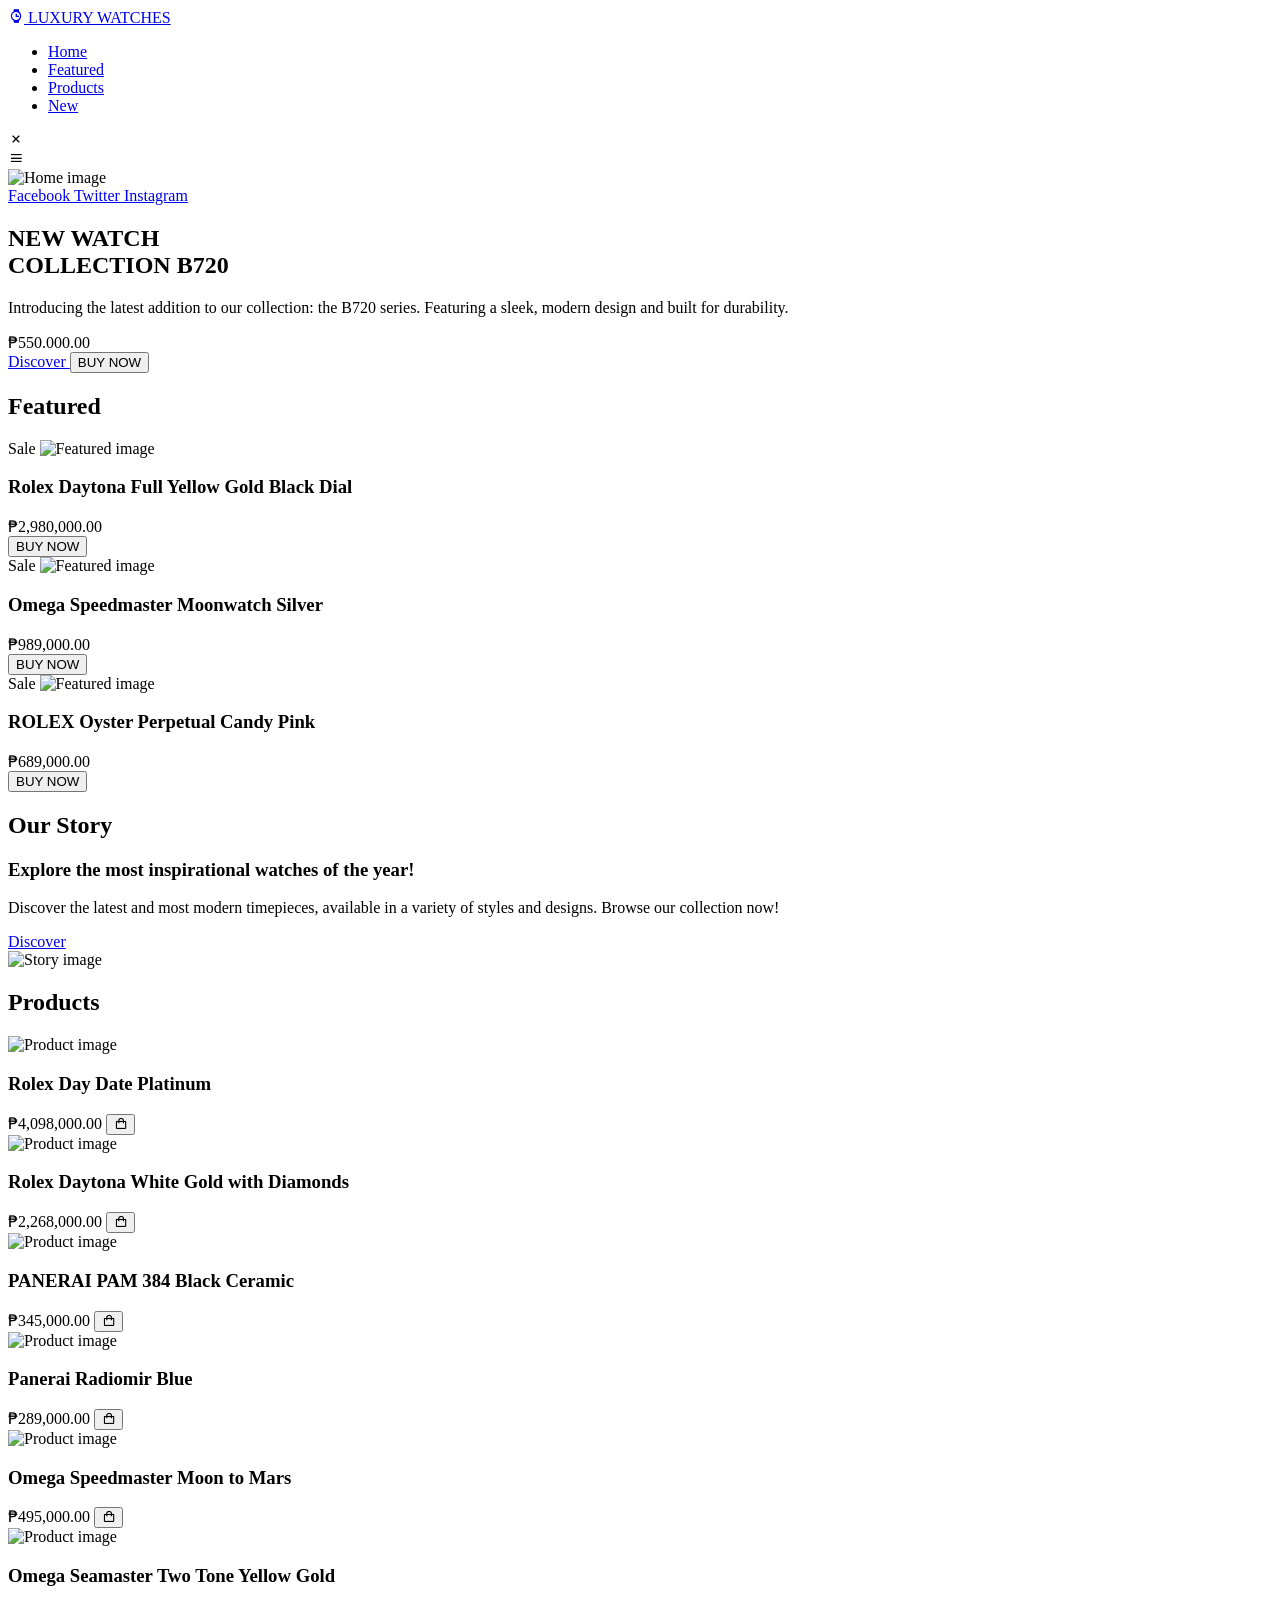
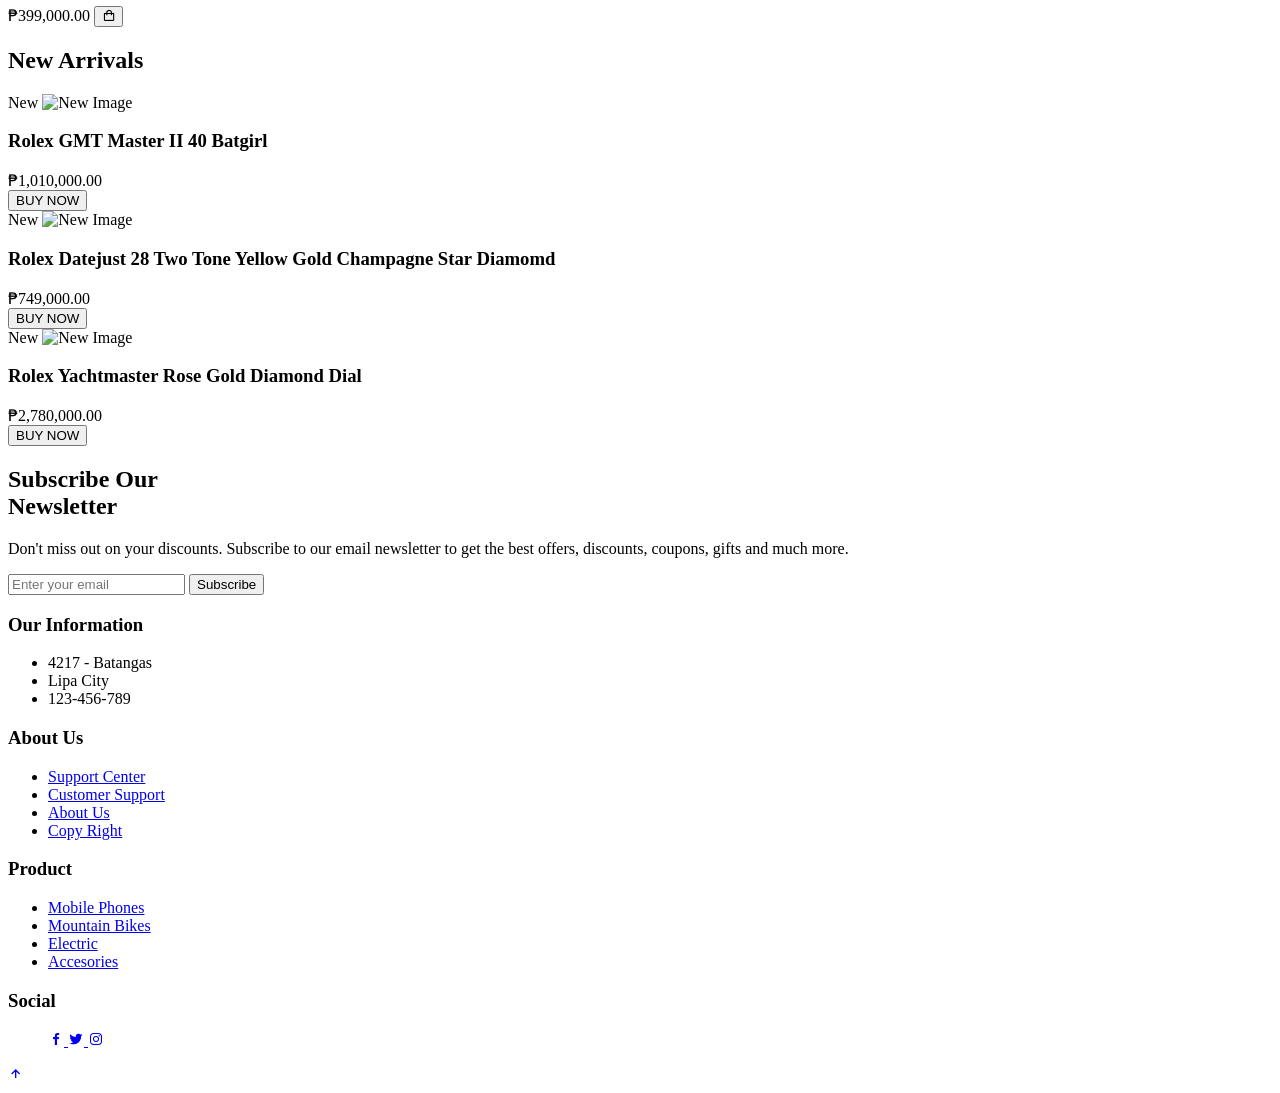
==== Luxury watches landing page/index.html @ 6fd3fb81 "Add files via upload" ====
<!DOCTYPE html>
<html lang="en">
<head>
    <meta charset="UTF-8">
        <meta name="viewport" content="width=device-width, initial-scale=1.0">

        <!--======== FAVICON ===============-->
        <link rel="shortcut icon" href="assets/img/favicon.png" type="image/x-icon">

        <!--======== BOXICONS ===============-->
        <link rel="stylesheet" href="https://cdn.jsdelivr.net/npm/boxicons@latest/css/boxicons.min.css">

       <!--========  CSS ===============-->
        <link rel="stylesheet" href="assets/css/styles.css">  

        <title>Luxury Watches</title>
</head>
<body>
    <!--============= HEADER ====================-->
<header class="header" id="header">
    <nav class="nav container">
        <a href="#home" class="nav__logo">
            <i class="bx bxs-watch nav__logo-icon"></i> LUXURY WATCHES
        </a>

        <!-- Navigation Menu -->
        <div class="nav__menu" id="nav-menu">
            <ul class="nav__list">
                <li class="nav__item">
                    <a href="#home" class="nav__link active-link">Home</a>
                </li>
                <li class="nav__item">
                    <a href="#featured" class="nav__link">Featured</a>
                </li>
                <li class="nav__item">
                    <a href="#products" class="nav__link">Products</a>
                </li>
                <li class="nav__item">
                    <a href="#new" class="nav__link">New</a>
                </li>
            </ul>

            <div class="nav__close" id="nav-close">
                <i class="bx bx-x"></i>
            </div>
        </div>

        <!-- Toggle Button -->
        <div class="nav__toggle" id="nav-toggle">
            <i class="bx bx-menu"></i>
        </div>
    </nav>
</header>

    <!--============= MAIN ====================-->
    <main class="main">

        <!--============= HOME ====================-->
        <section class="home" id="home">
            <div class="home__container container grid">
                <div class="home__img-bg">
                    <img src="assets/img/home.png" alt="Home image" class="home__img">
                </div>
                
                <div class="home__social">
                    <a href="https://www.facebook.com/" target="_blank" class="home__social-link">
                        Facebook
                    </a>
                    <a href="https://twitter.com/" target="_blank" class="home__social-link">
                        Twitter
                    </a>
                    <a href="https://www.instagram.com/" target="_blank" class="home__social-link">
                        Instagram
                    </a>
                </div>

                <div class="home__data">
                    <h1 class="home__title">NEW WATCH <br> COLLECTION B720</h1>
                    <p class="home__description">
                        Introducing the latest addition to our collection: the B720 series. Featuring a sleek, modern design and built for durability.
                    </p>
                    <span class="home__price">₱550.000.00</span>

                    <div class="home__btns">
                        <a href="#" class="button button--gray button--small">
                            Discover
                        </a>

                        <button class="button home__button">BUY NOW</button>
                    </div>
                </div>
            </div>
        </section>

        <!--============= FEATURED ====================-->
        <section class="featured section container" id="featured">
            <h2 class="section__title">
                Featured
            </h2>
            
            <div class="featured__container grid">
                <article class="featured__card">
                    <span class="featured__tag">Sale</span>

                    <img src="assets/img/featured1.png" alt="Featured image" class="featured__img">

                    <div class="featured__data">
                        <h3 class="featured__title">Rolex Daytona Full Yellow Gold Black Dial</h3>
                        <span class="featured__price">₱2,980,000.00</span>
                    </div>

                    <button class="button featured__button">BUY NOW</button>
                </article>
                
                <article class="featured__card">
                    <span class="featured__tag">Sale</span>

                    <img src="assets/img/featured2.png" alt="Featured image" class="featured__img">

                    <div class="featured__data">
                        <h3 class="featured__title">Omega Speedmaster Moonwatch Silver</h3>
                        <span class="featured__price">₱989,000.00</span>
                    </div>

                    <button class="button featured__button">BUY NOW</button>
                </article>

                <article class="featured__card">
                    <span class="featured__tag">Sale</span>

                    <img src="assets/img/featured3.png" alt="Featured image" class="featured__img">

                    <div class="featured__data">
                        <h3 class="featured__title">ROLEX Oyster Perpetual Candy Pink</h3>
                        <span class="featured__price">₱689,000.00</span>
                    </div>

                    <button class="button featured__button">BUY NOW</button>
                </article>
            </div>
        </section>

        <!--============= STORY ====================-->
        <section class="story section container">
            <div class="story__container grid">
                <div class="story__data">
                    <h2 class="section__title story__section-title">
                        Our Story
                    </h2>
    
                    <h3 class="story__title">
                        Explore the most inspirational watches of the year! <br>
                    </h3>
    
                    <p class="story__description">
                        Discover the latest and most modern timepieces, available in a variety of styles and designs. Browse our collection now!
                    </p>
    
                    <a href="#" class="button button--small">Discover</a>
                </div>

                <div class="story__images">
                    <img src="assets/img/story.png" alt="Story image" class="story__img">
                    <div class="story__square"></div>
                </div>
                
            </div>
        </section>

        <!--============= PRODUCTS ====================-->
        <section class="products section container" id="products">
            <h2 class="section__title">
                Products
            </h2>

            <div class="products__container grid">
                <article class="products__card">
                    <img src="assets/img/product1.png" alt="Product image" class="products__img">

                    <h3 class="products__title">Rolex Day Date Platinum</h3>
                    <span class="products__price">₱4,098,000.00</span>

                    <button class="products__button">
                        <i class="bx bx-shopping-bag"></i>
                    </button>
                </article>
                <article class="products__card">
                    <img src="assets/img/product2.png" alt="Product image" class="products__img">

                    <h3 class="products__title">Rolex Daytona White Gold with Diamonds</h3>
                    <span class="products__price">₱2,268,000.00</span>

                    <button class="products__button">
                        <i class="bx bx-shopping-bag"></i>
                    </button>
                </article>
                <article class="products__card">
                    <img src="assets/img/product3.png" alt="Product image" class="products__img">

                    <h3 class="products__title">PANERAI PAM 384 Black Ceramic</h3>
                    <span class="products__price">₱345,000.00</span>

                    <button class="products__button">
                        <i class="bx bx-shopping-bag"></i>
                    </button>
                </article>
                <article class="products__card">
                    <img src="assets/img/product4.png" alt="Product image" class="products__img">

                    <h3 class="products__title">Panerai Radiomir Blue</h3>
                    <span class="products__price">₱289,000.00</span>

                    <button class="products__button">
                        <i class="bx bx-shopping-bag"></i>
                    </button>
                </article>
                <article class="products__card">
                    <img src="assets/img/product5.png" alt="Product image" class="products__img">

                    <h3 class="products__title">Omega Speedmaster Moon to Mars</h3>
                    <span class="products__price">₱495,000.00</span>

                    <button class="products__button">
                        <i class="bx bx-shopping-bag"></i>
                    </button>
                </article>
                <article class="products__card">
                    <img src="assets/img/product6.png" alt="Product image" class="products__img">

                    <h3 class="products__title">Omega Seamaster Two Tone Yellow Gold</h3>
                    <span class="products__price">₱399,000.00</span>

                    <button class="products__button">
                        <i class="bx bx-shopping-bag"></i>
                    </button>
                </article>
            </div>
        </section>

        <!--============= NEW ====================-->
        <section class="new section container" id="new">
            <h2 class="section__title">
                New Arrivals
            </h2>

            <div class="new__container">
                <div class="swiper new-swiper">
                    <div class="swiper-wrapper">
                        <article class="new__card swiper-slide">
                            <span class="new__tag">New</span>

                            <img src="assets/img/new1.png" alt="New Image" class="new__img">

                            <div class="new__data">
                                <h3 class="new__title">Rolex GMT Master II 40 Batgirl</h3>
                                <span class="new__price">₱1,010,000.00</span>
                            </div>

                            <button class="button new__button">BUY NOW</button>
                        </article>

                        <article class="new__card swiper-slide">
                            <span class="new__tag">New</span>

                            <img src="assets/img/new2.png" alt="New Image" class="new__img">

                            <div class="new__data">
                                <h3 class="new__title">Rolex Datejust 28 Two Tone Yellow Gold Champagne Star Diamomd</h3>
                                <span class="new__price">₱749,000.00</span>
                            </div>

                            <button class="button new__button">BUY NOW</button>
                        </article>

                        <article class="new__card swiper-slide">
                            <span class="new__tag">New</span>

                            <img src="assets/img/new3.png" alt="New Image" class="new__img">

                            <div class="new__data">
                                <h3 class="new__title">Rolex Yachtmaster Rose Gold Diamond Dial</h3>
                                <span class="new__price">₱2,780,000.00</span>
                            </div>

                            <button class="button new__button">BUY NOW</button>
                        </article>

                    </div>
                </div>
            </div>
        </section>

        <!--============= NEWSLETTER ====================-->
        <section class="newsletter section container">
            <div class="newsletter__bg grid">
                <div>
                    <h2 class="newsletter__title">Subscribe Our <br> Newsletter</h2>
                    <p class="newsletter__description">
                        Don't miss out on your discounts. Subscribe to our email 
                        newsletter to get the best offers, discounts, coupons, 
                        gifts and much more.
                    </p>
                </div>

                <form action="" class="newsletter__subscribe">
                    <input type="email" placeholder="Enter your email" class="newsletter__input">
                    <button class="button">Subscribe</button>
                </form>
            </div>
        </section>
    </main>   
   <!--======== ===== FOOTER ====================-->
    <footer class="footer section">
        <div class="footer__container container grid">
            <div class="footer__content">
                <h3 class="footer__title">Our Information</h3>

                <ul class="footer__list">
                    <li>4217 - Batangas</li>
                    <li>Lipa City</li>
                    <li>123-456-789</li>
                </ul>
            </div>

            <div class="footer__content">
                <h3 class="footer__title">About Us</h3>

                <ul class="footer__links">
                    <li>
                        <a href="#" class="footer__link">Support Center</a>
                    </li>
                    <li>
                        <a href="#" class="footer__link">Customer Support</a>
                    </li>
                    <li>
                        <a href="#" class="footer__link">About Us</a>
                    </li>
                    <li>
                        <a href="#" class="footer__link">Copy Right</a>
                    </li>
                </ul>
            </div>
            
            <div class="footer__content">
                <h3 class="footer__title">Product</h3>

                <ul class="footer__links">
                    <li>
                        <a href="#" class="footer__link">Mobile Phones</a>
                    </li>
                    <li>
                        <a href="#" class="footer__link">Mountain Bikes</a>
                    </li>
                    <li>
                        <a href="#" class="footer__link">Electric</a>
                    </li>
                    <li>
                        <a href="#" class="footer__link">Accesories</a>
                    </li>
                </ul>
            </div>

            <div class="footer__content">
                <h3 class="footer__title">Social</h3>

                <ul class="footer__social">
                    <a href="https://www.facebook.com/" target="_blank" class="footer__social-link">
                        <i class='bx bxl-facebook'></i>
                    </a>
                    <a href="https://twitter.com/" target="_blank" class="footer__social-link">
                        <i class='bx bxl-twitter'></i>
                    </a>
                    <a href="https://www.instagram.com/" target="_blank" class="footer__social-link">
                        <i class='bx bxl-instagram'></i>
                    </a>
                </ul>
            </div>
        </div>
    </footer>

    <!--======== SCROLL UP ===============-->
    <a href="#" class="scrollup" id="scroll-up">
        <i class="bx bx-up-arrow-alt scrollup__icon"></i>
    </a>     

    <!--=============== MAIN JS ===============-->
    <script src="assets/js/main.js"></script>
</body>
</html>
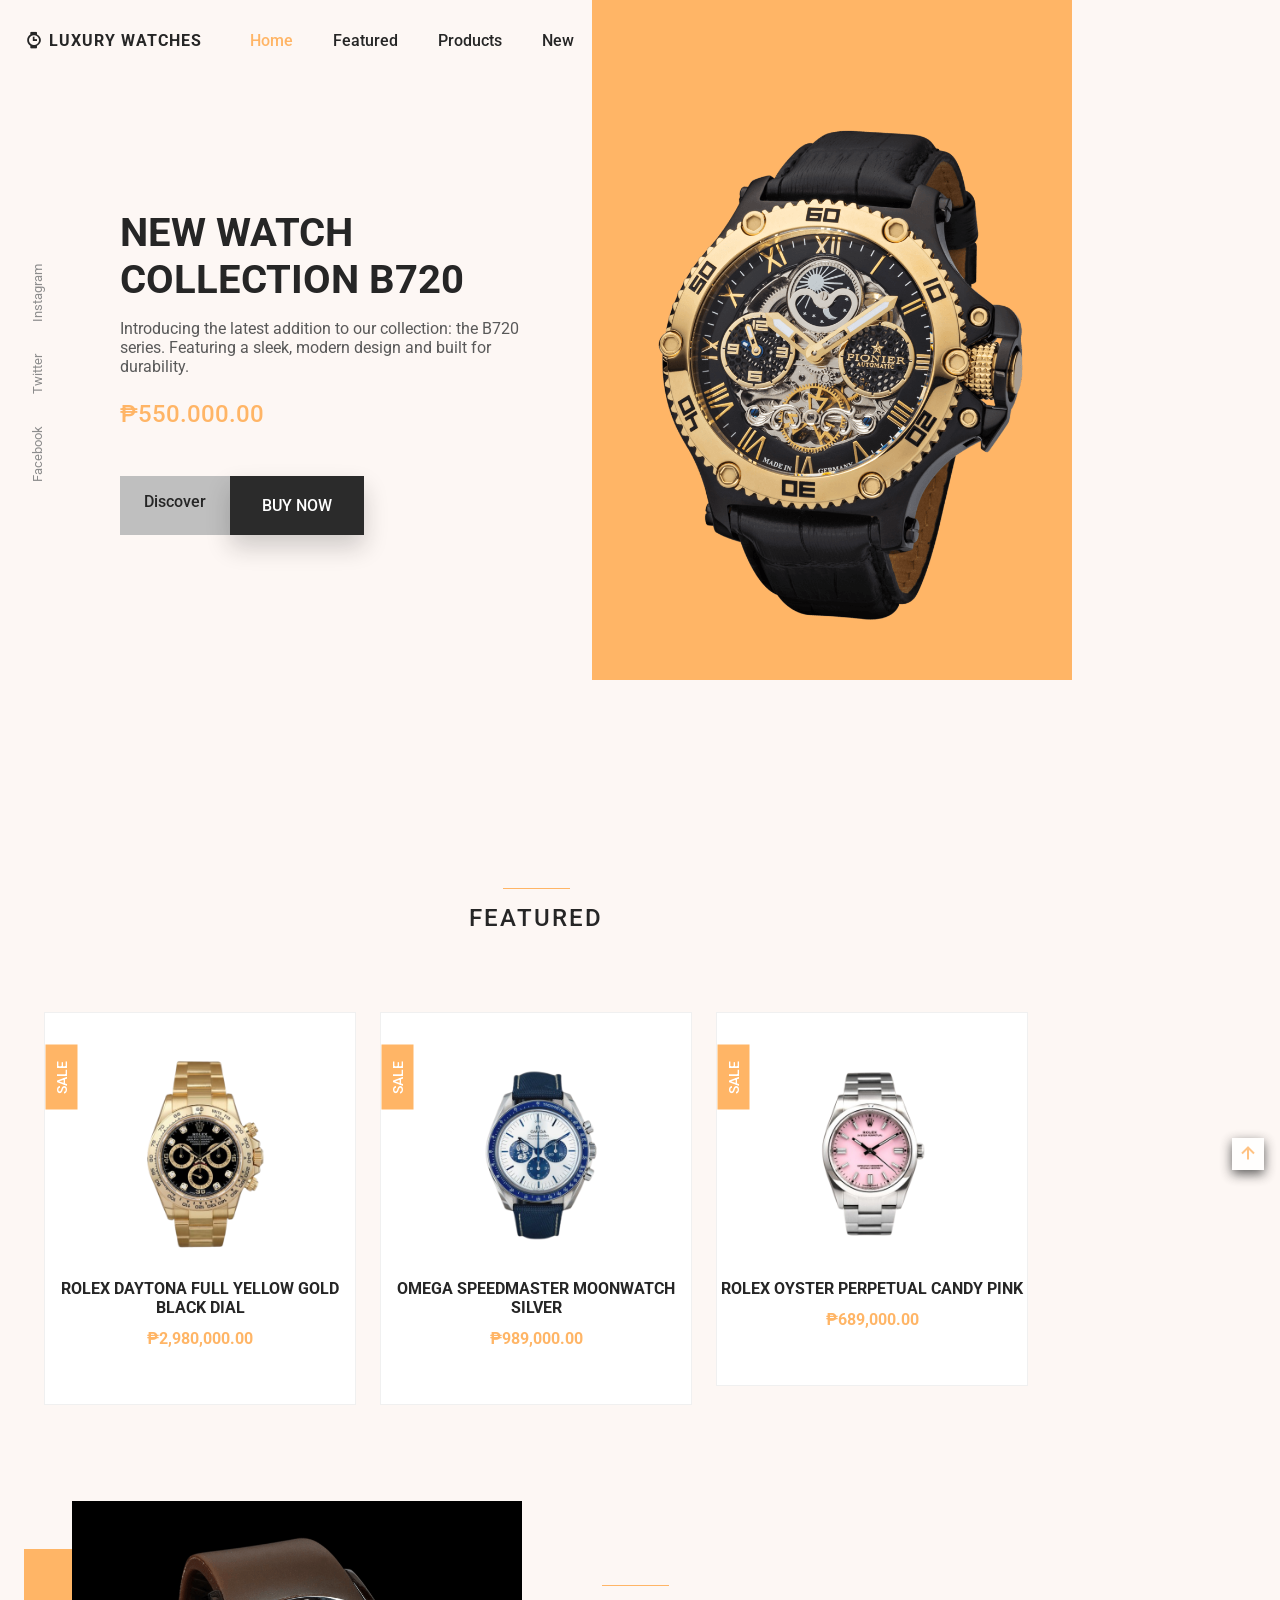
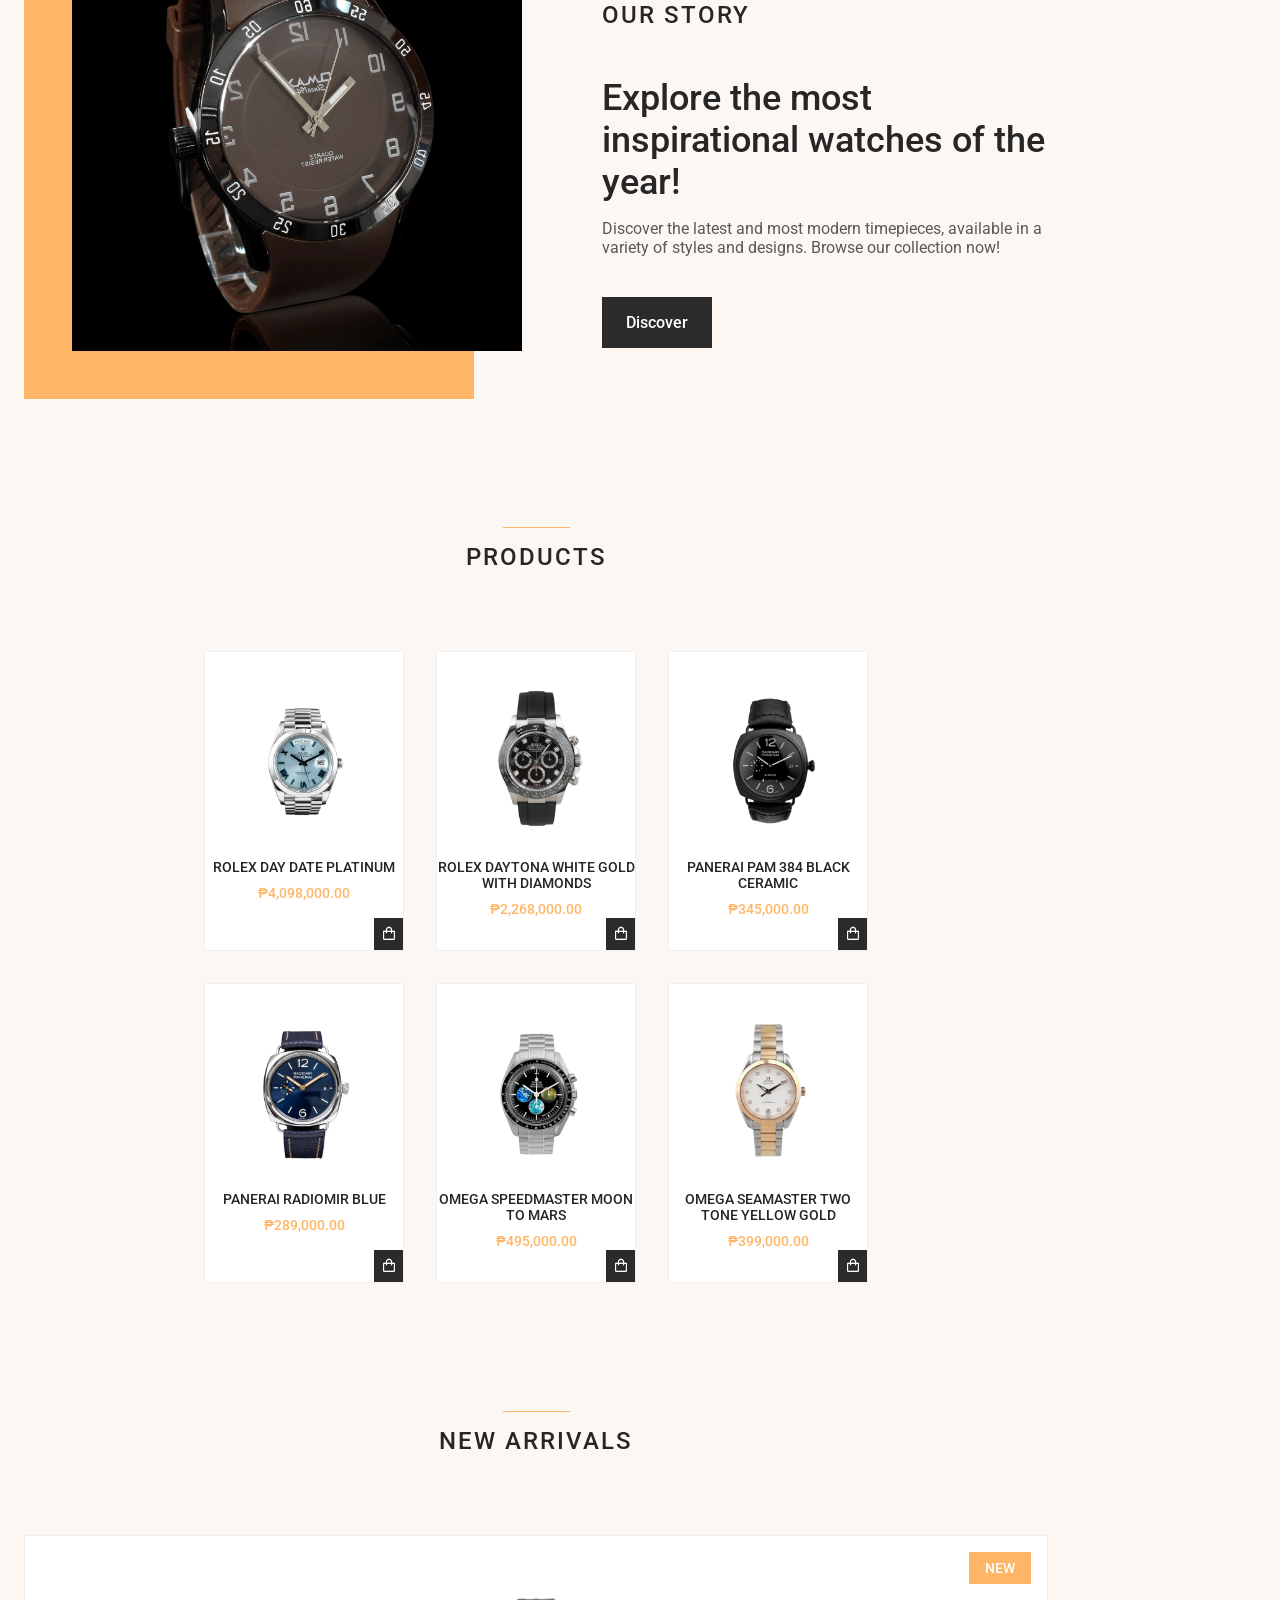
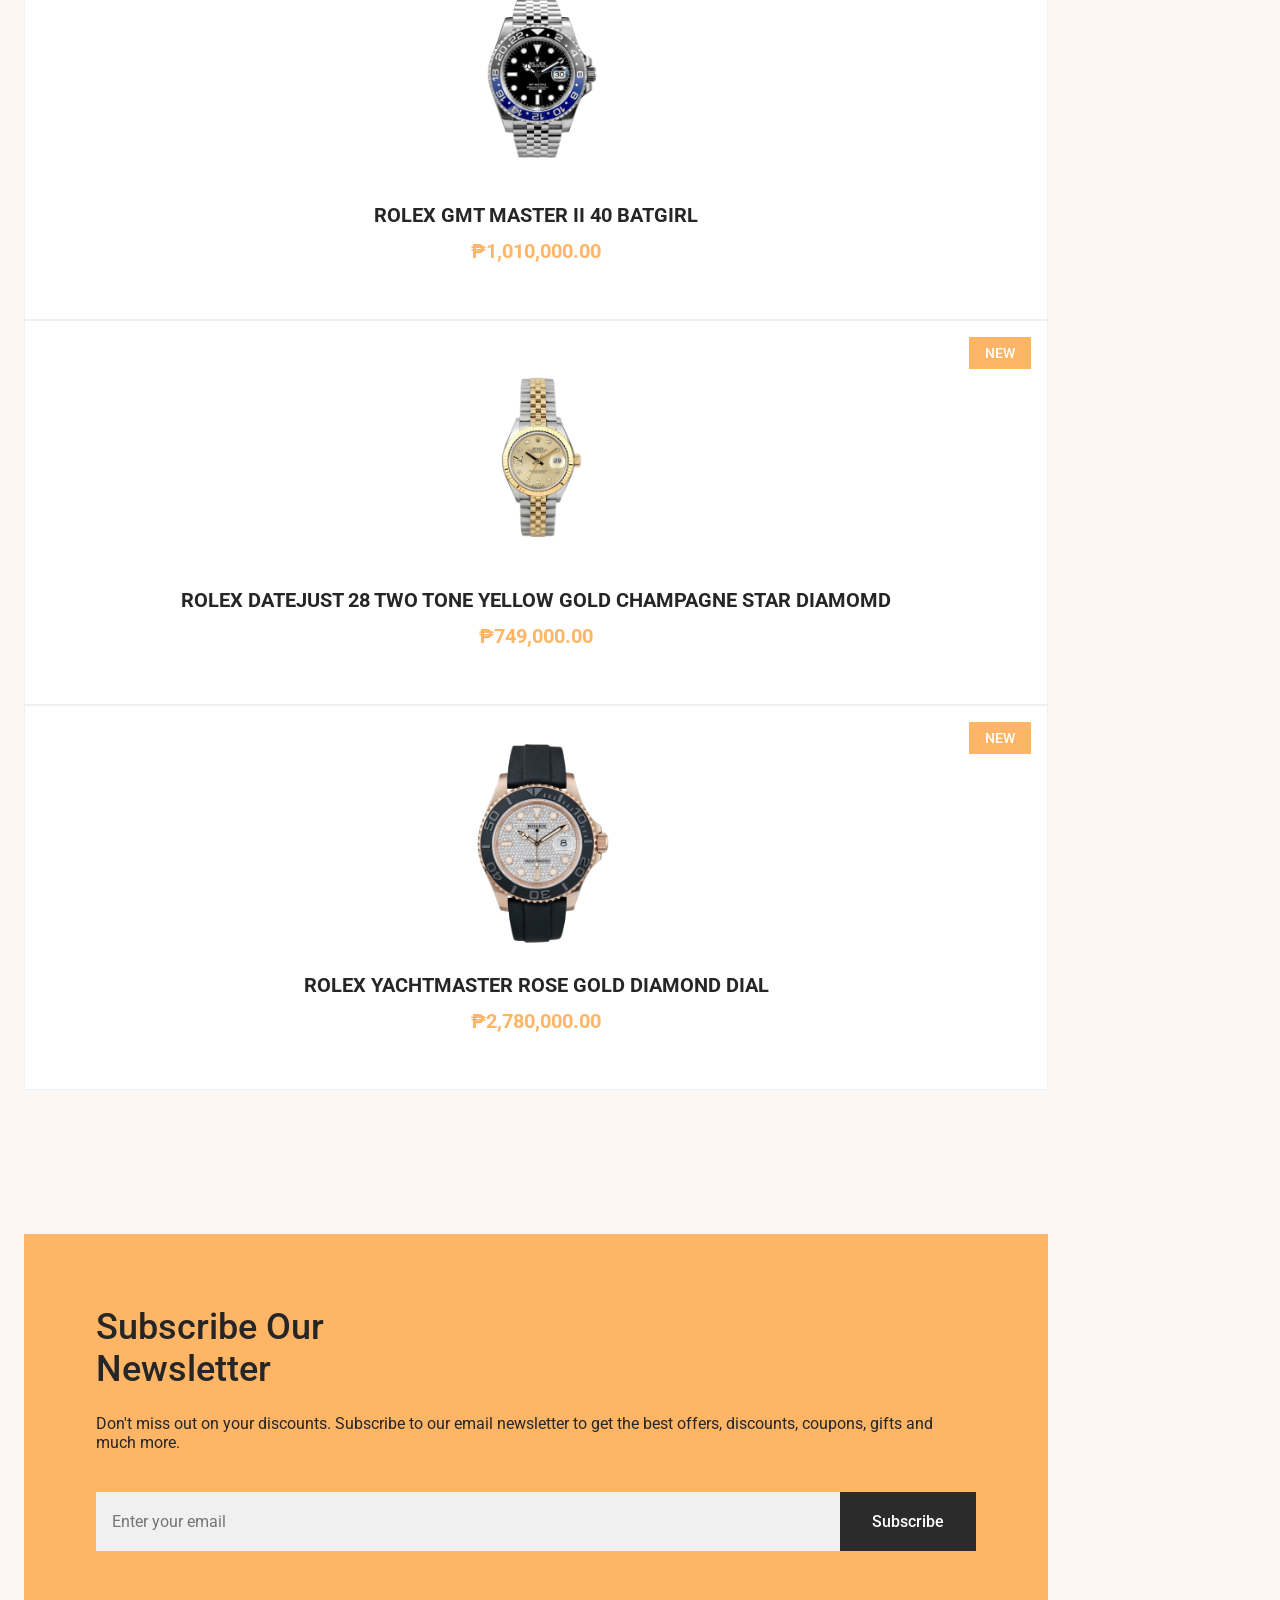
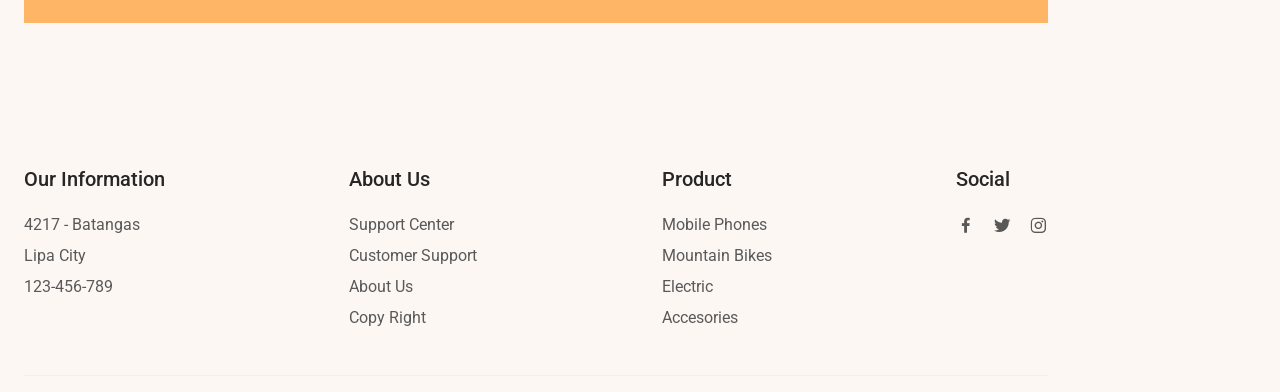
==== commit b5111339: "Update index.html" ====
--- a/Luxury watches landing page/index.html
+++ b/Luxury watches landing page/index.html
@@ -15,6 +15,7 @@
 
         <title>Luxury Watches</title>
 </head>
+    <!--https://htmlpreview.github.io/?https://github.com/Jhmn28/DC101-Web-Development-1/blob/83e5f03be9899461077034c8834d34d0cf39f7e0/Luxury%20watches%20landing%20page/index.html-->
 <body>
     <!--============= HEADER ====================-->
 <header class="header" id="header">
--- a/Luxury watches landing page/assets/css/styles.css
+++ b/Luxury watches landing page/assets/css/styles.css
@@ -0,0 +1,888 @@
+/*=============== GOOGLE FONTS ===============*/
+@import url("https://fonts.googleapis.com/css2?family=Roboto:wght@400;500;700&display=swap");
+
+/*=============== VARIABLES CSS ===============*/
+:root {
+  --header-height: 3.5rem;
+
+  /*========== Colors ==========*/
+  --first-color: #ffb566;
+  --button-color: #2b2b2b;
+  --button-color-alt: #363636;
+  --title-color: #262626;
+  --text-color: #595959;
+  --text-color-light: #8c8c8c;
+  --body-color: #fcfcfc;
+  --container-color: #fff;
+  --border-color: #f0f0f0;
+
+  /*========== Font and typography ==========*/
+  --body-font: 'Roboto', sans-serif;
+  --biggest-font-size: 2rem;
+  --h1-font-size: 1.5rem;
+  --h2-font-size: 1.25rem;
+  --h3-font-size: 1rem;
+  --normal-font-size: .938rem;
+  --small-font-size: .813rem;
+  --smaller-font-size: .75rem;
+
+  /*========== Font weight ==========*/
+  --font-medium: 500;
+  --font-bold: 700;
+
+  /*========== Margenes Bottom ==========*/
+  --mb-0-5: .5rem;
+  --mb-0-75: .75rem;
+  --mb-1: 1rem;
+  --mb-1-5: 1.5rem;
+  --mb-2: 2rem;
+  --mb-2-5: 2.5rem;
+  --mb-3: 3rem;
+
+  /*========== z index ==========*/
+  --z-tooltip: 10;
+  --z-fixed: 100;
+}
+
+@media screen and (min-width: 968px) {
+  :root {
+    --biggest-font-size: 2.5rem;
+    --h1-font-size: 2.25rem;
+    --h2-font-size: 1.5rem;
+    --h3-font-size: 1.25rem;
+    --normal-font-size: 1rem;
+    --small-font-size: .875rem;
+    --smaller-font-size: .813rem;
+  }
+}
+
+/*=============== BASE ===============*/
+* {
+  box-sizing: border-box;
+  padding: 0;
+  margin: 0;
+}
+
+html {
+  scroll-behavior: smooth;
+}
+
+body,
+button,
+input {
+  font-family: var(--body-font);
+  font-size: var(--normal-font-size);
+}
+
+body {
+  margin: 0;
+  background-color: #FDF7F4;
+  color: var(--text-color);
+}
+
+h1, h2, h3, h4 {
+  color: var(--title-color);
+  font-weight: var(--font-medium);
+}
+
+ul {
+  list-style: none;
+}
+
+a {
+  text-decoration: none;
+}
+
+img {
+  max-width: 100%;
+  height: auto;
+}
+
+button {
+  cursor: pointer;
+  border: none;
+  outline: none;
+}
+
+/*=============== REUSABLE CSS CLASSES ===============*/
+.container {
+  max-width: 1024px;
+  margin-left: var(--mb-1-5);
+  margin-right: var(--mb-1-5);
+}
+
+.grid {
+  display: grid;
+}
+
+.main {
+  overflow: hidden;
+}
+
+.section {
+  padding: 6.5rem 0 1rem;
+}
+
+.section__title {
+  position: relative;
+  font-size: var(--h3-font-size);
+  margin-bottom: var(--mb-3);
+  text-transform: uppercase;
+  letter-spacing: 2px;
+  text-align: center;
+}
+
+.section__title::before {
+  content: '';
+  position: absolute;
+  top: -1rem;
+  left: 0;
+  right: 0;
+  margin: 0 auto;
+  width: 67px;
+  height: 1px;
+  background-color: var(--first-color);
+}
+
+/*=============== HEADER & NAV ===============*/
+.header{
+  width: 100%;
+  background: transparent;
+  position: fixed;
+  top: 0;
+  left: 0;
+  z-index: var(--z-fixed);
+}
+
+.nav{
+  height: var(--header-height);
+  display: flex;
+  justify-content: space-between;
+  align-items: center;
+}
+
+.nav__logo,
+.nav__toggle,
+.nav__close{
+  color: var(--title-color);
+}
+
+.nav__logo{
+  text-transform: uppercase;
+  font-weight: var(--font-bold);
+  letter-spacing: 1px;
+  display: inline-flex;
+  align-items: center;
+  column-gap: .25rem;
+}
+
+.nav__logo-icon{
+  font-size: 1.25rem;
+}
+
+.nav__btns{
+  display: flex;
+  align-items: center;
+  column-gap: 1rem;
+}
+
+.nav__toggle{
+  font-size: 1.25rem;
+  cursor: pointer;
+}
+
+@media screen and (max-width: 767px){
+  .nav__menu{
+    position: fixed;
+    background-color: var(--body-color);
+    top: 0;
+    right: -100%;
+    width: 100%;
+    height: 100%;
+    padding: 6rem 2rem 3.5rem;
+    transition: .3s; 
+  }
+}
+
+.nav__list{
+  display: flex;
+  flex-direction: column;
+  align-items: center;
+  row-gap: 2rem;
+}
+
+.nav__link{
+  color: var(--title-color);
+  font-weight: var(--font-medium);
+  text-transform: uppercase;
+  font-size: var(--h2-font-size);
+  transition: .3s;
+}
+
+.nav__link:hover{
+  color: var(--first-color);
+}
+
+.nav__close{
+  font-size: 2rem;
+  position: absolute;
+  top: .9rem;
+  right: 2.25rem;
+  cursor: pointer;
+}
+
+/* Show menu */
+.show-menu{
+  right: 0;
+}
+
+/* Change background header */
+.scroll-header{
+  background: var(--body-color);
+  box-shadow: 0 1px 4px hsla(0, 4%, 15%, .10);
+}
+
+/* Active link */
+.active-link{
+  color: var(--first-color);
+}
+
+/*=============== HOME ===============*/
+.home__container{
+  position: relative;
+  row-gap: 2.5rem;
+}
+
+.home__img{
+  width: 240px;
+}
+
+.home__img-bg{
+  background: var(--first-color);
+  width: 258px;
+  height: 430px;
+  padding-bottom: 2rem;
+  display: flex;
+  justify-content: center;
+  align-items: flex-end;
+  justify-self: flex-end;
+  transform: translateX(1.5rem);
+}
+
+.home__social{
+  position: absolute;
+  top: 35%;
+  left: -5rem;
+  transform: rotate(-90deg);
+  display: flex;
+  column-gap: 1rem;
+}
+
+.home__social-link{
+  font-size: var(--smaller-font-size);
+  color: var(--text-color-light);
+  transition: .3s;
+}
+
+.home__social-link:hover{
+  color: var(--title-color);
+}
+
+.home__title{
+  font-size: var(--biggest-font-size);
+  font-weight: var(--font-bold);
+  margin-bottom: var(--mb-1);
+}
+
+.home__description{
+  margin-bottom: var(--mb-1-5);
+}
+
+.home__price{
+  display: inline-block;
+  font-size: var(--h2-font-size);
+  font-weight: var(--font-medium);
+  color: var(--first-color);
+  margin-bottom: var(--mb-3);
+}
+
+.home__btns{
+  display: flex;
+  align-center;
+}
+
+.home__button{
+  box-shadow: 0 12px 24px hsla(0, 0%, 10%, .2);
+}
+
+/*=============== BUTTONS ===============*/
+.button{
+  display: inline-block;
+  background: var(--button-color);
+  color: #fff;
+  padding: 1.25rem 2rem;
+  font-weight: var(--font-medium);
+  transition: .2s;
+}
+
+.button:hover{
+  background: var(--button-color-alt);
+}
+
+.button--gray{
+  background: hsl(0, 0%, 75%);
+  color: var(--title-color);
+}
+
+.button--gray:hover{
+  background: hsl(0, 0%, 63%);
+}
+
+.button--small{
+  padding: 1rem 1.5rem;
+}
+
+/*=============== FEATURED ===============*/
+.featured__container{
+  row-gap: 2.5rem;
+}
+
+.featured__card{
+  position: relative;
+  text-align: center;
+  background: var(--container-color);
+  padding-top: 2rem;
+  border: 1px solid var(--border-color);
+  overflow-y: hidden;
+  transition: .3s;
+}
+
+.featured__tag{
+  background: var(--first-color);
+  padding: .5rem 1rem;
+  color: #fff;
+  text-transform: uppercase;
+  font-size: var(--small-font-size);
+  font-weight: var(--font-medium);
+  position: absolute;
+  transform: rotate(-90deg);
+  left: -1rem;
+  top: 3rem;
+}
+
+.featured__img{
+  height: 214px;
+  margin-bottom: var(--mb-1);
+}
+
+.featured__title,
+.featured__price{
+  font-size: var(--h3-font-size);
+  font-weight: var(--font-bold);
+}
+
+.featured__title{
+  text-transform: uppercase;
+  margin-bottom: var(--mb-0-75);
+}
+
+.featured__price{
+  display: block;
+  color: var(--first-color);
+  transition: .3s;
+}
+
+.featured__button{
+  font-size: var(--small-font-size);
+  transform: translateY(1rem);
+  opacity: 0;
+}
+
+.featured__card:hover{
+  box-shadow: 0 12px 32px hsla(0, 0%, 20%, .1);
+  padding: 2rem 0 3rem 0;
+}
+
+.featured__card:hover .featured__button{
+  transform: translateY(0);
+  opacity: 1;
+}
+
+.featured__card:hover .featured__price{
+  margin-bottom: var(--mb-1-5);
+}
+
+/*=============== STORY ===============*/
+.story__container{
+  row-gap: 7.5rem;
+}
+
+.story__title{
+  font-size: var(--h1-font-size);
+  margin-bottom: var(--mb-1);
+}
+
+.story__description{
+  margin-bottom: var(--mb-2-5);
+}
+
+.story__images{
+  position: relative;
+}
+
+.story__images,
+.story__square{
+  width: 250px;
+}
+
+.story__square{
+  height: 250px;
+  background: var(--first-color);
+}
+
+.story__img{
+  position: absolute;
+  top: -3rem;
+  left: 3rem;
+}
+
+/*=============== PRODUCTS ===============*/
+.products__container{
+  grid-template-columns: repeat(2, 1fr);
+  gap: 2rem;
+}
+
+.products__card{
+  position: relative;
+  background: var(--container-color);
+  padding: 1.25rem 0;
+  border: 1px solid var(--border-color);
+  text-align: center;
+  transition: .3s;
+}
+
+.products__img{
+  height: 125px;
+  margin-bottom: var(--mb-1);
+}
+
+.products__title,
+.products__price{
+  font-size: var(--small-font-size);
+  font-weight: var(--font-medium);
+}
+
+.products__title{
+  text-transform: uppercase;
+  margin-bottom: var(--mb-0-5);
+}
+
+.products__price{
+  color: var(--first-color);
+}
+
+.products__button{
+  background: var(--button-color);
+  padding: .4rem;
+  color: #fff;
+  font-size: 1rem;
+  position: absolute;
+  right: 0;
+  bottom: 0;
+  transition: .3s;
+}
+
+.products__button:hover{
+  background: var(--button-color-alt);
+}
+
+.products__card:hover{
+  box-shadow: 0 8px 32px hsla(0, 0%, 10%, .1);
+}
+
+/*=============== NEW ===============*/
+.new__card{
+  position: relative;
+  text-align: center;
+  background: var(--container-color);
+  padding-top: 2rem;
+  border: 1px solid var(--border-color);
+}
+
+.new__tag{
+  background: var(--first-color);
+  padding: .5rem 1rem;
+  color: #fff;
+  text-transform: uppercase;
+  font-size: var(--small-font-size);
+  font-weight: var(--font-medium);
+  position: absolute;
+  top: 1rem;
+  right: 1rem;
+  transition: .3s;
+}
+
+.new__img{
+  height: 215px;
+  margin-bottom: var(--mb-1);
+}
+
+.new__title,
+.new__price{
+  font-size: var(--h3-font-size);
+  font-weight: var(--font-bold);
+}
+
+.new__title{
+  text-transform: uppercase;
+  margin-bottom: var(--mb-0-75); 
+}
+
+.new__price{
+  display: block;
+  color: var(--first-color);
+  transition: .3s;
+}
+
+.new__button{
+  font-size: var(--small-font-size);
+  transform: translateY(1rem);
+  opacity: 0;
+  text-transform: uppercase;
+}
+
+.new__card:hover{
+  background: var(--first-color);
+  box-shadow: 0 12px 32px hsla(0, 0%, 20%, .1);
+  padding: 2rem 0 3rem 0;
+}
+
+.new__card:hover .new__tag{
+  background: var(--button-color);
+}
+
+.new__card:hover .new__button{
+  transform: translateY(0);
+  opacity: 1;
+}
+
+.new__card:hover .new__title{
+  color: hsl(0, 0%, 15%);
+}
+
+.new__card:hover .new__price{
+  color: hsl(0, 0%, 15%);
+  margin-bottom: var(--mb-1-5);
+}
+
+/*=============== NEWSLETTER ===============*/
+.newsletter__bg{
+  background: var(--first-color);
+  padding: 3rem 1.5rem;
+  text-align: center;
+  row-gap: 2.5rem;
+}
+
+.newsletter__title{
+  font-size: var(--h1-font-size);
+  color: hsl(0, 0%, 15%);
+  margin-bottom: var(--mb-1-5);
+}
+
+.newsletter__description{
+  color: hsl(0, 0%, 15%);
+}
+
+.newsletter__subscribe{
+  display: flex;
+  flex-direction: column;
+  row-gap: .75rem;
+}
+
+.newsletter__input{
+  border: none;
+  outline: none;
+  background: hsl(0, 0%, 94%);
+  padding: 1.25rem 1rem;
+  color: hsl(0, 0%, 15%);
+}
+
+/*=============== FOOTER ===============*/
+.footer__container{
+  row-gap: 2rem;
+  border-bottom: 1px solid var(--border-color);
+  padding-bottom: 3rem;
+}
+
+.footer__title{
+  font-size: var(--h2-font-size);
+  margin-bottom: var(--mb-1-5);
+}
+
+.footer__list,
+.footer__links{
+  display: flex;
+  flex-direction: column;
+  row-gap: .75rem;
+}
+
+.footer__link{
+  color: var(--text-color);
+}
+
+.footer__link:hover,
+.footer__social-link:hover{
+  color: var(--title-color);
+}
+
+.footer__social{
+  display: flex;
+  column-gap: 1rem;
+}
+
+.footer__social-link{
+  font-size: 1.25rem;
+  color: var(--text-color);
+}
+
+.footer__copy{
+  display: block;
+  margin: 3.5rem 0 1rem 0;
+  text-align: center;
+  font-size: var(--smaller-font-size);
+  color: var(--text-color-light);
+}
+
+/*=============== SCROLL UP ===============*/
+.scrollup{
+  position: fixed;
+  right: 1rem;
+  bottom: -30%;
+  background: var(--container-color);
+  display: inline-flex;
+  box-shadow: 0 4px 12px hsla(0, 0%, 20%, 1);
+  padding: .25rem;
+  z-index: var(--z-tooltip);
+  opacity: .8;
+  transition: .4s;
+}
+
+.scrollup:hover{
+  opacity: 1;
+}
+
+.scrollup__icon{
+  font-size: 1.5rem;
+  color: var(--first-color);
+}
+
+/* Show Scroll Up*/
+.show-scroll{
+  bottom: 3rem;
+}
+
+/*=============== SCROLL BAR ===============*/
+::-webkit-scrollbar{
+  width: .6rem;
+  background: hsl(0, 0%, 74%);
+}
+
+::-webkit-scrollbar-thumb{
+  background: hsl(0, 0%, 17%);
+}
+
+/*=============== BREAKPOINTS ===============*/
+/* For small devices */
+@media screen and (max-width: 320px){
+  .container{
+    margin-left: var(--mb-1);
+    margin-right: var(--mb-1);
+  }
+
+  .home__img-bg{
+    width: 220px;
+  }
+  .home__title{
+    font-size: var(--h1-font-size);
+  }
+  .home__button{
+    font-size: var(--smaller-font-size);
+  }
+
+  .story__square,
+  .story__img{
+    width: 180px;
+  }  
+  .story__square{
+    height: 180px;
+  }
+  
+  .products__container{
+    grid-template-columns: repeat(1, 180px);
+    justify-content: center;
+  }
+}
+/* For medium devices */
+@media screen and (min-width: 576px){
+  .home__img-bg{
+    width: 340px;
+  }
+
+  .featured__container{
+    grid-template-columns: repeat(2, 1fr);
+    justify-content: center;
+    align-items: flex-start;
+    gap: 1.5rem;
+  }
+
+  .footer__container{
+    grid-template-columns: repeat(2, 1fr);
+  }
+}
+
+@media screen and (min-width: 767px){
+  .section{
+    padding: 8rem 0 1rem;
+  }
+
+  .nav{
+    height: calc(var(--header-height) + 1.5rem);
+    justify-content: initial;
+    column-gap: 3rem;
+  }
+  .nav__toggle,
+  .nav__close{
+    display: none;
+  }
+  .nav__list{
+    flex-direction: row;
+    column-gap: 2.5rem;
+  }
+  .nav__link{
+    text-transform: initial;
+    font-size: var(--normal-font-size);
+  }
+  .nav__btns{
+    margin-left: auto;
+  }
+
+  .home__container{
+    padding-top: 6rem;
+    grid-template-columns: 1fr max-content;
+    align-items: center;
+  }
+  .home__img-bg{
+    order: 1;
+    transform: translate(1.5rem, -6rem);
+  }
+  .home__data{
+    padding: 0 0 3rem 6rem;
+  }
+  .home__social{
+    top: 47%;
+    column-gap: 2rem;
+  }
+
+  .featured__title,
+  .featured__price{
+    font-size: var(--normal-font-size);
+  }
+
+  .story__container{
+    grid-template-columns: repeat(2, 1fr);
+    align-items: center;
+  }
+  .story__section-title{
+    text-align: initial;
+  }
+  .story__section-title::before{
+    margin: initial;
+  }
+  .story__images{
+    order: -1;
+  }
+
+  .products__container{
+    grid-template-columns: repeat(3, 200px);
+    justify-content: center;
+  }
+  .products__card{
+    padding: 2rem 0;
+  }
+  .products__img{
+    height: 155px;
+  }
+
+  .newsletter__bg{
+    text-align: initial;
+    column-gap: 2rem;
+    padding: 4.5rem;
+  }
+  .newsletter__subscribe{
+    flex-direction: row;
+  }
+  .newsletter__input{
+    width: 100%;
+  }
+
+  .footer__container{
+    grid-template-columns: repeat(4, max-content);
+    justify-content: space-between;
+  }
+  .footer__title{
+    font-size: var(--h3-font-size);
+  }
+}
+
+@media screen and (min-width: 992px){
+  .section__title{
+    font-size: var(--h2-font-size);
+  }
+
+  .home__container{
+    column-gap: 2rem;
+  }
+  .home__img-bg{
+    width: 480px;
+    height: 680px;
+  }
+  .home__img{
+    width: 420px;
+  }
+  .home__social{
+    left: -6rem;
+  }
+  .home__data{
+    padding: 0 0 8rem 6rem;
+  }
+
+  .featured__container{
+    grid-template-columns: repeat(3, 312px);
+    padding-top: 2rem;
+  }
+
+  .story__container{
+    column-gap: 8rem;
+  }
+  .story__square,
+  .story__img{
+    width: 450px;
+  }
+  .story__square{
+    height: 450px;
+  }
+  .story__images{
+    width: auto;
+  }
+
+  .products__container,
+  .new__container{
+    padding-top: 2rem;
+  }
+
+}
+
+/* For large devices */
+@media screen and (min-width: 1025px){
+  .container{
+  
